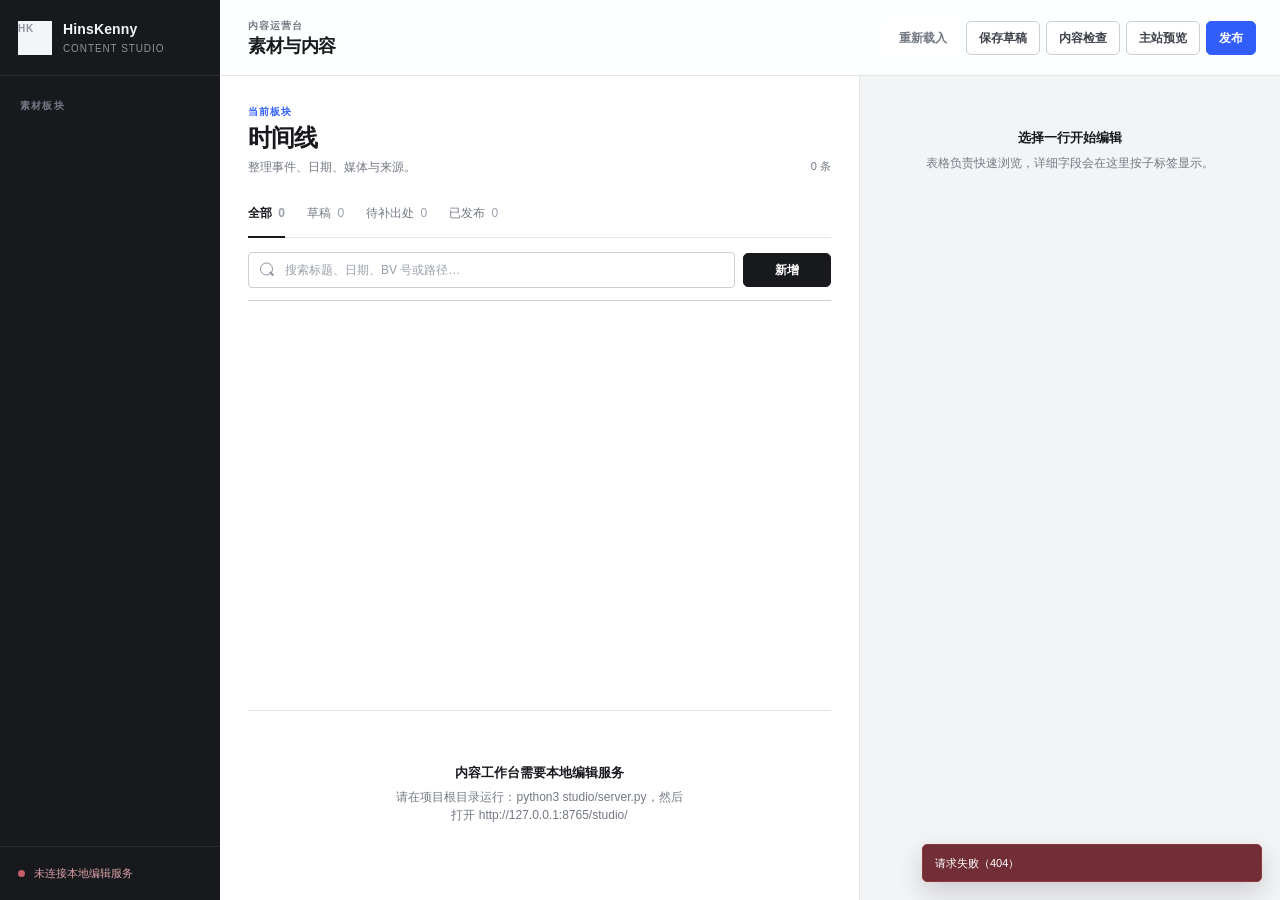
==== studio/index.html @ 7a7b7eb1 "feat: add content studio workspace" ====
<!doctype html>
<html lang="zh-CN">
<head>
  <meta charset="utf-8" />
  <meta name="viewport" content="width=device-width, initial-scale=1" />
  <meta name="robots" content="noindex, nofollow" />
  <title>HinsKenny 内容工作台</title>
  <link rel="stylesheet" href="studio.css" />
</head>
<body>
  <div class="app-shell">
    <aside class="sidebar" aria-label="工作台导航">
      <div class="brand">
        <span class="brand-mark" aria-hidden="true">HK</span>
        <div>
          <strong>HinsKenny</strong>
          <span>Content Studio</span>
        </div>
      </div>

      <div class="nav-label">素材板块</div>
      <nav class="module-tabs" id="module-tabs" aria-label="内容板块"></nav>

      <div class="sidebar-foot">
        <span class="connection-dot" aria-hidden="true"></span>
        <span class="connection" id="connection-status">正在连接…</span>
      </div>
    </aside>

    <div class="main-shell">
      <header class="topbar">
        <div class="page-identity">
          <p class="eyebrow">内容运营台</p>
          <h1>素材与内容</h1>
        </div>
        <div class="top-actions">
          <button class="btn quiet" id="reload-btn" type="button">重新载入</button>
          <button class="btn" id="save-btn" type="button">保存草稿</button>
          <button class="btn" id="validate-btn" type="button">内容检查</button>
          <button class="btn" id="preview-btn" type="button">主站预览</button>
          <button class="btn primary" id="publish-btn" type="button">发布</button>
        </div>
      </header>

      <main class="workspace">
      <section class="list-pane" aria-label="内容列表">
        <div class="section-intro">
          <div>
            <p class="section-kicker">当前板块</p>
            <h2 id="module-title">时间线</h2>
            <p id="module-description">整理事件、日期、媒体与来源。</p>
          </div>
          <span class="record-count" id="visible-count">0 条</span>
        </div>

        <div class="status-tabs" id="status-tabs" aria-label="状态筛选">
          <button class="status-tab active" data-status="all" type="button">全部 <span id="count-all">0</span></button>
          <button class="status-tab" data-status="draft" type="button">草稿 <span id="count-draft">0</span></button>
          <button class="status-tab" data-status="needs-source" type="button">待补出处 <span id="count-needs-source">0</span></button>
          <button class="status-tab" data-status="published" type="button">已发布 <span id="count-published">0</span></button>
        </div>

        <div class="list-toolbar">
          <label class="search-field">
            <span class="sr-only">搜索当前板块</span>
            <input id="search-input" type="search" placeholder="搜索标题、日期、BV 号或路径…" />
          </label>
          <button class="btn add-btn" id="add-btn" type="button">新增</button>
        </div>

        <div class="table-wrap">
          <table class="content-table">
            <thead id="table-head"></thead>
            <tbody id="table-body"></tbody>
          </table>
        </div>

        <div class="empty-state" id="empty-state" hidden>
          <strong>没有符合条件的内容</strong>
          <p>可以清除搜索条件，或者新增一条素材。</p>
        </div>
      </section>

      <aside class="editor-pane" id="editor-pane" aria-label="内容编辑器">
        <div class="editor-placeholder" id="editor-placeholder">
          <strong>选择一行开始编辑</strong>
          <p>表格负责快速浏览，详细字段会在这里按子标签显示。</p>
        </div>

        <div id="editor-content" hidden>
          <div class="editor-head">
            <div>
              <p class="editor-kind" id="editor-kind"></p>
              <h2 id="editor-title">编辑内容</h2>
            </div>
            <div class="editor-head-actions">
              <span class="unsaved" id="unsaved-badge" hidden>未保存</span>
              <button class="icon-btn editor-close" id="close-editor-btn" type="button" aria-label="关闭编辑器">×</button>
            </div>
          </div>

          <nav class="field-tabs" id="field-tabs" aria-label="字段分组"></nav>
          <form id="editor-form" novalidate></form>

          <div class="editor-actions">
            <div class="order-actions">
              <button class="btn small" id="move-up-btn" type="button">上移</button>
              <button class="btn small" id="move-down-btn" type="button">下移</button>
              <button class="btn small" id="duplicate-btn" type="button">复制</button>
            </div>
            <button class="btn danger" id="delete-btn" type="button">删除</button>
          </div>
        </div>
      </aside>
      </main>
    </div>
  </div>

  <dialog class="validation-dialog" id="validation-dialog">
    <div class="dialog-head">
      <div>
        <p class="eyebrow">发布前检查</p>
        <h2>内容校验结果</h2>
      </div>
      <button class="icon-btn" id="close-validation-btn" type="button" aria-label="关闭">×</button>
    </div>
    <div id="validation-summary"></div>
    <div class="validation-list" id="validation-list"></div>
    <div class="dialog-actions">
      <button class="btn" id="close-validation-footer-btn" type="button">关闭</button>
    </div>
  </dialog>

  <dialog class="confirm-dialog" id="confirm-dialog">
    <h2 id="confirm-title">确认操作</h2>
    <p id="confirm-message"></p>
    <div class="dialog-actions">
      <button class="btn" id="confirm-cancel-btn" type="button">取消</button>
      <button class="btn primary" id="confirm-ok-btn" type="button">确认</button>
    </div>
  </dialog>

  <div class="toast-region" id="toast-region" aria-live="polite" aria-atomic="true"></div>

  <input id="asset-upload-input" type="file" accept="image/jpeg,image/png,image/webp,image/gif" hidden />

  <script src="schemas.js"></script>
  <script src="studio.js"></script>
</body>
</html>
---- studio/studio.css ----
:root {
  color-scheme: light;
  --ink: #17191d;
  --ink-soft: #3d424a;
  --muted: #737983;
  --muted-2: #9aa0aa;
  --canvas: #f3f4f6;
  --surface: #ffffff;
  --surface-soft: #f7f8fa;
  --surface-raised: #ffffff;
  --line: #e2e5e9;
  --line-strong: #cbd0d7;
  --nav: #17191d;
  --nav-soft: #23262c;
  --nav-text: #f4f5f7;
  --accent: #315efb;
  --accent-deep: #2448cc;
  --accent-soft: #eef2ff;
  --danger: #b33a47;
  --danger-soft: #fff1f2;
  --success: #267554;
  --success-soft: #edf8f2;
  --warning: #94621a;
  --warning-soft: #fff7e7;
  --sans: Inter, ui-sans-serif, -apple-system, BlinkMacSystemFont, "Segoe UI", "PingFang SC", "Microsoft YaHei", sans-serif;
}

* { box-sizing: border-box; }
html, body { min-height: 100%; }
body { margin: 0; overflow-x: hidden; background: var(--canvas); color: var(--ink); font-family: var(--sans); font-size: 14px; line-height: 1.5; -webkit-font-smoothing: antialiased; }
button, input, textarea, select { font: inherit; }
button { color: inherit; }
[hidden] { display: none !important; }
.sr-only { position: absolute; width: 1px; height: 1px; padding: 0; margin: -1px; overflow: hidden; clip: rect(0, 0, 0, 0); white-space: nowrap; border: 0; }

.app-shell { min-height: 100vh; display: grid; grid-template-columns: 220px minmax(0, 1fr); }
.sidebar { position: sticky; top: 0; height: 100vh; min-height: 600px; display: grid; grid-template-rows: auto auto minmax(0, 1fr) auto; background: var(--nav); color: var(--nav-text); }
.brand { display: flex; align-items: center; gap: 11px; min-height: 76px; padding: 0 18px; border-bottom: 1px solid rgba(255,255,255,.09); }
.brand-mark { display: grid; place-items: center; width: 34px; height: 34px; background: var(--nav-text); color: var(--nav); font-size: 11px; font-weight: 800; letter-spacing: -.02em; }
.brand strong, .brand span { display: block; }
.brand strong { font-size: 14px; letter-spacing: .01em; }
.brand span { margin-top: 1px; color: #8e949e; font-size: 10px; letter-spacing: .09em; text-transform: uppercase; }
.nav-label { padding: 22px 20px 8px; color: #747b86; font-size: 10px; font-weight: 700; letter-spacing: .12em; text-transform: uppercase; }
.module-tabs { min-height: 0; overflow: auto; padding: 0 10px 18px; }
.module-tab { position: relative; width: 100%; display: flex; align-items: center; justify-content: space-between; gap: 12px; appearance: none; border: 0; background: transparent; color: #9ea4ae; min-height: 42px; padding: 0 10px; cursor: pointer; text-align: left; transition: color 120ms ease, background 120ms ease; }
.module-tab::before { content: ""; position: absolute; left: -10px; width: 2px; height: 18px; background: transparent; }
.module-tab:hover { color: #f3f4f6; background: rgba(255,255,255,.045); }
.module-tab.active { color: #fff; background: var(--nav-soft); font-weight: 650; }
.module-tab.active::before { background: #7893ff; }
.module-tab .count { min-width: 24px; color: #7f8691; font-size: 11px; font-variant-numeric: tabular-nums; text-align: right; }
.module-tab.active .count { color: #cbd4ff; }
.sidebar-foot { display: flex; align-items: center; gap: 9px; min-height: 54px; padding: 0 18px; border-top: 1px solid rgba(255,255,255,.09); }
.connection-dot { width: 7px; height: 7px; border-radius: 50%; background: #717782; }
.connection { min-width: 0; color: #8e949e; font-size: 11px; overflow: hidden; text-overflow: ellipsis; white-space: nowrap; }
.connection.ok { color: #9ab9aa; }
.connection.error { color: #d9a0a7; }
.sidebar-foot:has(.connection.ok) .connection-dot { background: #4baa78; box-shadow: 0 0 0 3px rgba(75,170,120,.12); }
.sidebar-foot:has(.connection.error) .connection-dot { background: #c65d68; }

.main-shell { min-width: 0; min-height: 100vh; display: grid; grid-template-columns: minmax(0, 1fr); grid-template-rows: 76px minmax(0, 1fr); }
.topbar { display: flex; align-items: center; justify-content: space-between; gap: 24px; padding: 0 24px 0 28px; background: rgba(255,255,255,.96); border-bottom: 1px solid var(--line); }
.page-identity { min-width: 150px; }
.topbar h1 { margin: 0; font-size: 18px; line-height: 1.25; letter-spacing: -.025em; }
.eyebrow { margin: 0 0 2px; color: var(--muted); font-size: 10px; font-weight: 700; letter-spacing: .1em; text-transform: uppercase; }
.top-actions { display: flex; align-items: center; justify-content: flex-end; gap: 6px; }

.btn { appearance: none; min-height: 34px; border: 1px solid var(--line-strong); background: var(--surface); border-radius: 5px; padding: 0 12px; color: var(--ink-soft); font-size: 12px; font-weight: 620; cursor: pointer; transition: background 120ms ease, border-color 120ms ease, color 120ms ease, transform 80ms ease; }
.btn:hover { background: var(--surface-soft); border-color: #b8bec7; color: var(--ink); }
.btn:active { transform: translateY(1px); }
.btn.quiet { border-color: transparent; color: var(--muted); }
.btn.quiet:hover { border-color: var(--line); }
.btn.primary { background: var(--accent); border-color: var(--accent); color: #fff; }
.btn.primary:hover { background: var(--accent-deep); border-color: var(--accent-deep); color: #fff; }
.btn.danger { color: var(--danger); border-color: #e7bec3; background: var(--danger-soft); }
.btn.small { min-height: 30px; padding: 0 9px; font-size: 11px; }
.btn:disabled { opacity: .42; cursor: not-allowed; transform: none; }
.btn:focus-visible, input:focus-visible, textarea:focus-visible, select:focus-visible, .module-tab:focus-visible, .field-tab:focus-visible, .status-tab:focus-visible, .icon-btn:focus-visible { outline: 2px solid rgba(49,94,251,.55); outline-offset: 2px; }

.workspace { width: 100%; max-width: 100%; min-width: 0; min-height: 0; display: grid; grid-template-columns: minmax(580px, 1fr) minmax(370px, 420px); background: var(--surface); }
.list-pane { min-width: 0; min-height: 0; overflow: hidden; display: flex; flex-direction: column; padding: 28px 28px 24px; background: var(--surface); border-right: 1px solid var(--line); }
.section-intro { display: flex; align-items: flex-end; justify-content: space-between; gap: 24px; margin-bottom: 24px; }
.section-intro h2 { margin: 0; font-size: 24px; line-height: 1.25; letter-spacing: -.035em; }
.section-intro p { margin: 5px 0 0; color: var(--muted); font-size: 12px; }
.section-intro .section-kicker { margin: 0 0 4px; color: var(--accent); font-size: 10px; font-weight: 750; letter-spacing: .11em; text-transform: uppercase; }
.record-count { flex: 0 0 auto; padding-bottom: 2px; color: var(--muted); font-size: 11px; font-variant-numeric: tabular-nums; }
.status-tabs { display: flex; gap: 22px; min-height: 38px; border-bottom: 1px solid var(--line); margin-bottom: 14px; }
.status-tab { position: relative; appearance: none; border: 0; background: transparent; padding: 0 0 12px; color: var(--muted); font-size: 12px; cursor: pointer; }
.status-tab::after { content: ""; position: absolute; right: 0; bottom: -1px; left: 0; height: 2px; background: transparent; }
.status-tab:hover { color: var(--ink-soft); }
.status-tab.active { color: var(--ink); font-weight: 700; }
.status-tab.active::after { background: var(--ink); }
.status-tab span { margin-left: 3px; color: var(--muted-2); font-variant-numeric: tabular-nums; }
.list-toolbar { display: flex; gap: 8px; align-items: center; margin-bottom: 12px; }
.search-field { position: relative; flex: 1; }
.search-field::before { content: ""; position: absolute; left: 12px; top: 50%; width: 11px; height: 11px; border: 1.5px solid #8e949e; border-radius: 50%; transform: translateY(-58%); pointer-events: none; }
.search-field::after { content: ""; position: absolute; left: 22px; top: 54%; width: 5px; height: 1.5px; background: #8e949e; transform: rotate(45deg); transform-origin: left center; pointer-events: none; }
.search-field input, .field input, .field textarea, .field select { width: 100%; border: 1px solid var(--line-strong); background: var(--surface); border-radius: 4px; color: var(--ink); }
.search-field input { height: 36px; padding: 0 12px 0 36px; font-size: 12px; }
.search-field input::placeholder, .field input::placeholder, .field textarea::placeholder { color: var(--muted-2); }
.add-btn { min-width: 88px; background: var(--ink); border-color: var(--ink); color: #fff; }
.add-btn:hover { background: #30343a; border-color: #30343a; color: #fff; }

.table-wrap { width: 100%; max-width: 100%; min-height: 0; flex: 1; overflow: auto; border-top: 1px solid var(--line-strong); border-bottom: 1px solid var(--line); }
.content-table { width: 100%; border-collapse: collapse; font-size: 12px; }
.content-table th { position: sticky; top: 0; z-index: 1; height: 36px; text-align: left; background: var(--surface-soft); color: var(--muted); font-size: 10px; font-weight: 700; letter-spacing: .035em; white-space: nowrap; }
.content-table th, .content-table td { padding: 9px 10px; border-bottom: 1px solid var(--line); vertical-align: middle; }
.content-table td { height: 52px; white-space: nowrap; word-break: keep-all; }
.content-table tr:last-child td { border-bottom: 0; }
.content-table tbody tr { cursor: pointer; transition: background 100ms ease; }
.content-table tbody tr:hover { background: #f7f8fb; }
.content-table tbody tr.selected { background: var(--accent-soft); box-shadow: inset 3px 0 0 var(--accent); }
.content-table tbody tr:focus-visible { outline: 2px solid var(--accent); outline-offset: -2px; }
.content-table .primary-cell { min-width: 12rem; color: var(--ink); font-weight: 650; white-space: normal; }
.content-table .wrap-cell { min-width: 16rem; white-space: normal; }
.content-table .muted-cell { color: var(--muted-2); }
.content-table .thumb { display: block; width: 48px; height: 34px; object-fit: cover; border-radius: 2px; background: var(--surface-soft); }
.status-pill { display: inline-flex; align-items: center; gap: 5px; font-size: 10px; font-weight: 650; white-space: nowrap; }
.status-pill::before { content: ""; width: 6px; height: 6px; border-radius: 50%; background: currentColor; opacity: .85; }
.status-pill.published { color: var(--success); }
.status-pill.draft { color: var(--warning); }
.status-pill.archived { color: var(--muted); }
.empty-state, .editor-placeholder { margin: auto; padding: 52px 20px; text-align: center; color: var(--muted); }
.empty-state strong, .editor-placeholder strong { display: block; color: var(--ink); font-size: 13px; }
.empty-state p, .editor-placeholder p { max-width: 290px; margin: 6px auto 0; font-size: 12px; }

.editor-pane { min-width: 0; min-height: 0; overflow-x: hidden; overflow-y: auto; padding: 0 22px 24px; background: var(--canvas); }
.editor-head { position: sticky; top: 0; z-index: 3; display: flex; align-items: flex-start; justify-content: space-between; gap: 16px; margin: 0 -22px; padding: 24px 22px 17px; background: rgba(243,244,246,.96); border-bottom: 1px solid var(--line); }
.editor-head h2 { margin: 2px 0 0; font-size: 18px; line-height: 1.35; letter-spacing: -.025em; overflow-wrap: anywhere; }
.editor-kind { margin: 0; color: var(--muted); font-size: 10px; font-weight: 650; letter-spacing: .04em; }
.editor-head-actions { display: flex; align-items: center; gap: 8px; }
.unsaved { flex: 0 0 auto; color: var(--warning); background: var(--warning-soft); border: 1px solid #f0dcb8; border-radius: 3px; padding: 3px 6px; font-size: 9px; font-weight: 700; }
.editor-close { display: none; }
.field-tabs { display: flex; gap: 18px; overflow-x: auto; margin: 0 -22px 22px; padding: 0 22px; border-bottom: 1px solid var(--line); background: var(--surface); }
.field-tab { position: relative; flex: 0 0 auto; appearance: none; border: 0; background: transparent; padding: 13px 0 12px; color: var(--muted); font-size: 11px; cursor: pointer; }
.field-tab::after { content: ""; position: absolute; right: 0; bottom: -1px; left: 0; height: 2px; background: transparent; }
.field-tab:hover { color: var(--ink-soft); }
.field-tab.active { color: var(--ink); font-weight: 700; }
.field-tab.active::after { background: var(--accent); }
#editor-form { display: grid; gap: 18px; }
.field-group { display: grid; gap: 16px; }
.field { display: grid; gap: 6px; }
.field > label { color: var(--ink-soft); font-size: 11px; font-weight: 650; }
.field .required { color: var(--danger); }
.field input, .field select { height: 38px; padding: 0 10px; font-size: 12px; }
.field textarea { min-height: 150px; padding: 10px; resize: vertical; font-size: 12px; line-height: 1.65; }
.field textarea.compact { min-height: 92px; }
.field input:hover, .field select:hover, .field textarea:hover, .search-field input:hover { border-color: #afb5be; }
.field input:focus, .field select:focus, .field textarea:focus, .search-field input:focus { border-color: var(--accent); outline: 2px solid rgba(49,94,251,.12); outline-offset: 0; }
.field-help { margin: 0; color: var(--muted); font-size: 10px; line-height: 1.55; }
.field-error { margin: 0; color: var(--danger); font-size: 10px; }
.asset-field { display: grid; grid-template-columns: minmax(0, 1fr) auto; gap: 6px; }
.asset-preview { display: block; width: 100%; max-height: 210px; margin-top: 2px; border: 1px solid var(--line); border-radius: 3px; object-fit: contain; background: #e9ebef; }
.editor-actions { display: flex; align-items: center; justify-content: space-between; gap: 12px; margin-top: 26px; padding-top: 18px; border-top: 1px solid var(--line-strong); }
.order-actions { display: flex; gap: 5px; flex-wrap: wrap; }

.validation-dialog, .confirm-dialog { width: min(720px, calc(100vw - 32px)); max-height: 84vh; border: 1px solid var(--line-strong); border-radius: 7px; background: var(--surface-raised); color: var(--ink); padding: 22px; box-shadow: 0 18px 50px rgba(13,18,28,.18); }
.confirm-dialog { width: min(440px, calc(100vw - 32px)); }
dialog::backdrop { background: rgba(21,24,29,.58); }
.dialog-head { display: flex; justify-content: space-between; align-items: flex-start; gap: 16px; }
.dialog-head h2, .confirm-dialog h2 { margin: 0; font-size: 18px; letter-spacing: -.02em; }
.confirm-dialog > p { color: var(--muted); font-size: 12px; }
.icon-btn { appearance: none; width: 30px; height: 30px; border: 0; background: transparent; color: var(--muted); font-size: 22px; line-height: 1; cursor: pointer; }
.icon-btn:hover { background: var(--surface-soft); color: var(--ink); }
.validation-summary { display: flex; gap: 6px; flex-wrap: wrap; margin: 18px 0; }
.summary-chip { border-radius: 3px; padding: 4px 7px; background: var(--surface-soft); color: var(--muted); font-size: 10px; font-weight: 700; }
.summary-chip.error { color: var(--danger); background: var(--danger-soft); }
.summary-chip.warning { color: var(--warning); background: var(--warning-soft); }
.summary-chip.ok { color: var(--success); background: var(--success-soft); }
.validation-list { overflow: auto; max-height: 50vh; border-top: 1px solid var(--line); }
.validation-item { padding: 12px 0; border-bottom: 1px solid var(--line); }
.validation-item strong { display: block; font-size: 12px; }
.validation-item p { margin: 3px 0 0; color: var(--muted); font-size: 11px; }
.dialog-actions { display: flex; justify-content: flex-end; gap: 6px; margin-top: 18px; }
.toast-region { position: fixed; right: 18px; bottom: 18px; z-index: 100; display: grid; gap: 7px; width: min(340px, calc(100vw - 36px)); }
.toast { border: 1px solid #31353c; border-radius: 5px; background: #202329; color: #fff; padding: 10px 12px; font-size: 11px; box-shadow: 0 10px 26px rgba(18,22,30,.18); }
.toast.error { border-color: #8f3741; background: #722e36; }
.toast.success { border-color: #256145; background: #22513d; }

@media (max-width: 1120px) {
  .app-shell { grid-template-columns: 190px minmax(0, 1fr); }
  .workspace { grid-template-columns: minmax(520px, 1fr) minmax(340px, 380px); }
  .topbar { padding-right: 18px; padding-left: 22px; }
  .list-pane { padding-right: 22px; padding-left: 22px; }
}

@media (max-width: 920px) {
  .app-shell { grid-template-columns: 74px minmax(0, 1fr); }
  .brand { justify-content: center; padding: 0; }
  .brand > div, .nav-label, .module-tab .count, .sidebar-foot .connection { display: none; }
  .module-tabs { padding-right: 8px; padding-left: 8px; }
  .module-tab { justify-content: center; padding: 0 4px; font-size: 11px; }
  .module-tab::before { left: -8px; }
  .sidebar-foot { justify-content: center; padding: 0; }
  .workspace { display: block; position: relative; }
  .list-pane { min-height: calc(100vh - 76px); border-right: 0; }
  .editor-pane { position: fixed; z-index: 20; top: 0; right: 0; bottom: 0; width: min(440px, calc(100vw - 74px)); border-left: 1px solid var(--line-strong); box-shadow: -18px 0 48px rgba(16,22,32,.14); }
  .editor-pane:has(#editor-content:not([hidden])) { display: block; }
  .editor-pane:has(#editor-content[hidden]) { display: none; }
  .editor-close { display: inline-grid; place-items: center; }
}

@media (max-width: 680px) {
  .app-shell { display: block; }
  .sidebar { position: static; width: 100%; height: auto; min-height: 0; display: block; }
  .brand { min-height: 58px; justify-content: flex-start; padding: 0 16px; }
  .brand > div { display: block; }
  .nav-label, .sidebar-foot { display: none; }
  .module-tabs { display: flex; overflow-x: auto; padding: 0 10px; border-top: 1px solid rgba(255,255,255,.07); }
  .module-tab { flex: 0 0 auto; width: auto; min-height: 42px; padding: 0 10px; }
  .module-tab::before { top: auto; right: 10px; bottom: 0; left: 10px; width: auto; height: 2px; }
  .main-shell { min-height: 0; grid-template-rows: auto minmax(0, 1fr); }
  .topbar { min-height: 106px; align-items: flex-start; flex-direction: column; gap: 12px; padding: 14px 16px; }
  .top-actions { width: 100%; display: grid; grid-template-columns: repeat(3, minmax(0, 1fr)); gap: 6px; overflow: visible; padding-bottom: 2px; }
  .top-actions .btn { width: 100%; min-width: 0; padding-right: 8px; padding-left: 8px; }
  .top-actions #preview-btn { grid-column: span 2; }
  .workspace { min-height: calc(100vh - 206px); }
  .list-pane { min-height: 0; padding: 22px 16px 18px; }
  .section-intro { align-items: flex-start; margin-bottom: 20px; }
  .section-intro h2 { font-size: 22px; }
  .status-tabs { gap: 18px; overflow-x: auto; }
  .record-count { padding-top: 8px; }
  .editor-pane { width: 100vw; }
  .editor-actions { align-items: flex-start; flex-direction: column; }
  .table-wrap { max-height: 58vh; }
  .content-table th, .content-table td { padding-right: 8px; padding-left: 8px; }
}

@media (prefers-reduced-motion: reduce) {
  *, *::before, *::after { scroll-behavior: auto !important; transition-duration: .01ms !important; animation-duration: .01ms !important; }
}
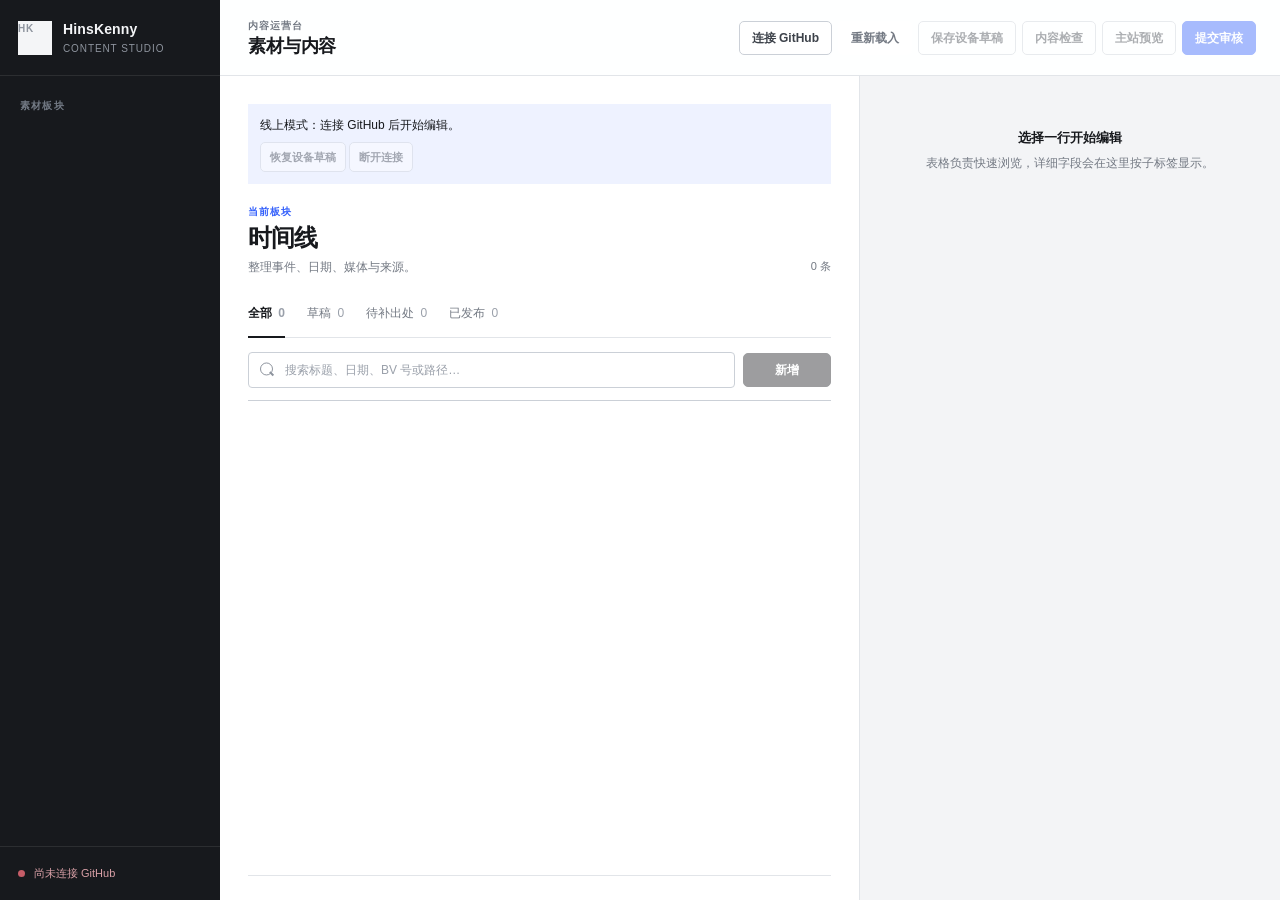
==== commit 9803982f: "工作台GitHub链接功能" ====
--- a/studio/index.html
+++ b/studio/index.html
@@ -34,6 +34,7 @@
           <h1>素材与内容</h1>
         </div>
         <div class="top-actions">
+          <button class="btn" id="github-connect-btn" type="button">连接 GitHub</button>
           <button class="btn quiet" id="reload-btn" type="button">重新载入</button>
           <button class="btn" id="save-btn" type="button">保存草稿</button>
           <button class="btn" id="validate-btn" type="button">内容检查</button>
@@ -44,6 +45,12 @@
 
       <main class="workspace">
       <section class="list-pane" aria-label="内容列表">
+        <div class="sync-panel" id="sync-panel" hidden>
+          <p id="sync-status" role="status">线上模式：连接 GitHub 后开始编辑。</p>
+          <div><button class="btn small" id="restore-draft-btn" type="button">恢复设备草稿</button>
+          <button class="btn small" id="disconnect-btn" type="button">断开连接</button>
+          <a id="pr-link" target="_blank" rel="noopener noreferrer" hidden>前往 GitHub 审核</a></div>
+        </div>
         <div class="section-intro">
           <div>
             <p class="section-kicker">当前板块</p>
@@ -142,9 +149,25 @@
 
   <div class="toast-region" id="toast-region" aria-live="polite" aria-atomic="true"></div>
 
+  <dialog class="confirm-dialog" id="github-dialog">
+    <form id="github-form">
+      <h2>连接 GitHub</h2>
+      <p>仓库：15611257356/hinskenny<br>审核目标：hinskenny-site</p>
+      <p>使用仅授权本仓库的细粒度 Token，开启 Contents 和 Pull requests 读写权限。Token 仅保留在本页面内存，刷新后需重新输入。</p>
+      <label class="field">访问令牌<input id="github-token" type="password" autocomplete="off" spellcheck="false" required></label>
+      <p id="github-error" role="alert"></p>
+      <div class="dialog-actions"><button class="btn" id="github-cancel" type="button">取消</button><button class="btn primary" id="github-submit" type="submit">连接并读取内容</button></div>
+    </form>
+  </dialog>
+  <dialog id="preview-dialog" class="preview-dialog">
+    <div class="dialog-head"><strong>可发布内容预览 · 尚未上线</strong><button class="btn" id="preview-close" type="button">关闭预览</button></div>
+    <iframe id="preview-frame" title="主站内容预览" sandbox="allow-scripts allow-popups" referrerpolicy="no-referrer"></iframe>
+  </dialog>
+
   <input id="asset-upload-input" type="file" accept="image/jpeg,image/png,image/webp,image/gif" hidden />
 
   <script src="schemas.js"></script>
+  <script src="github.js"></script>
   <script src="studio.js"></script>
 </body>
 </html>
--- a/studio/studio.css
+++ b/studio/studio.css
@@ -26,6 +26,14 @@
 }
 
 * { box-sizing: border-box; }
+.sync-panel { margin-bottom: 20px; padding: 12px; background: var(--accent-soft); font-size: 12px; overflow-wrap: anywhere; }
+.sync-panel p { margin: 0 0 8px; }
+.sync-panel a { margin-left: 8px; color: var(--accent-deep); }
+#github-form > p { color: var(--muted); font-size: 12px; }
+#github-form #github-error { color: var(--danger); }
+.preview-dialog { width: 96vw; height: 92vh; padding: 12px; border: 1px solid var(--line); }
+.preview-dialog iframe { width: 100%; height: calc(100% - 44px); border: 0; margin-top: 8px; background: white; }
+.top-actions { flex-wrap: wrap; }
 html, body { min-height: 100%; }
 body { margin: 0; overflow-x: hidden; background: var(--canvas); color: var(--ink); font-family: var(--sans); font-size: 14px; line-height: 1.5; -webkit-font-smoothing: antialiased; }
 button, input, textarea, select { font: inherit; }
@@ -212,7 +220,7 @@
   .topbar { min-height: 106px; align-items: flex-start; flex-direction: column; gap: 12px; padding: 14px 16px; }
   .top-actions { width: 100%; display: grid; grid-template-columns: repeat(3, minmax(0, 1fr)); gap: 6px; overflow: visible; padding-bottom: 2px; }
   .top-actions .btn { width: 100%; min-width: 0; padding-right: 8px; padding-left: 8px; }
-  .top-actions #preview-btn { grid-column: span 2; }
+  .top-actions #preview-btn { grid-column: auto; }
   .workspace { min-height: calc(100vh - 206px); }
   .list-pane { min-height: 0; padding: 22px 16px 18px; }
   .section-intro { align-items: flex-start; margin-bottom: 20px; }
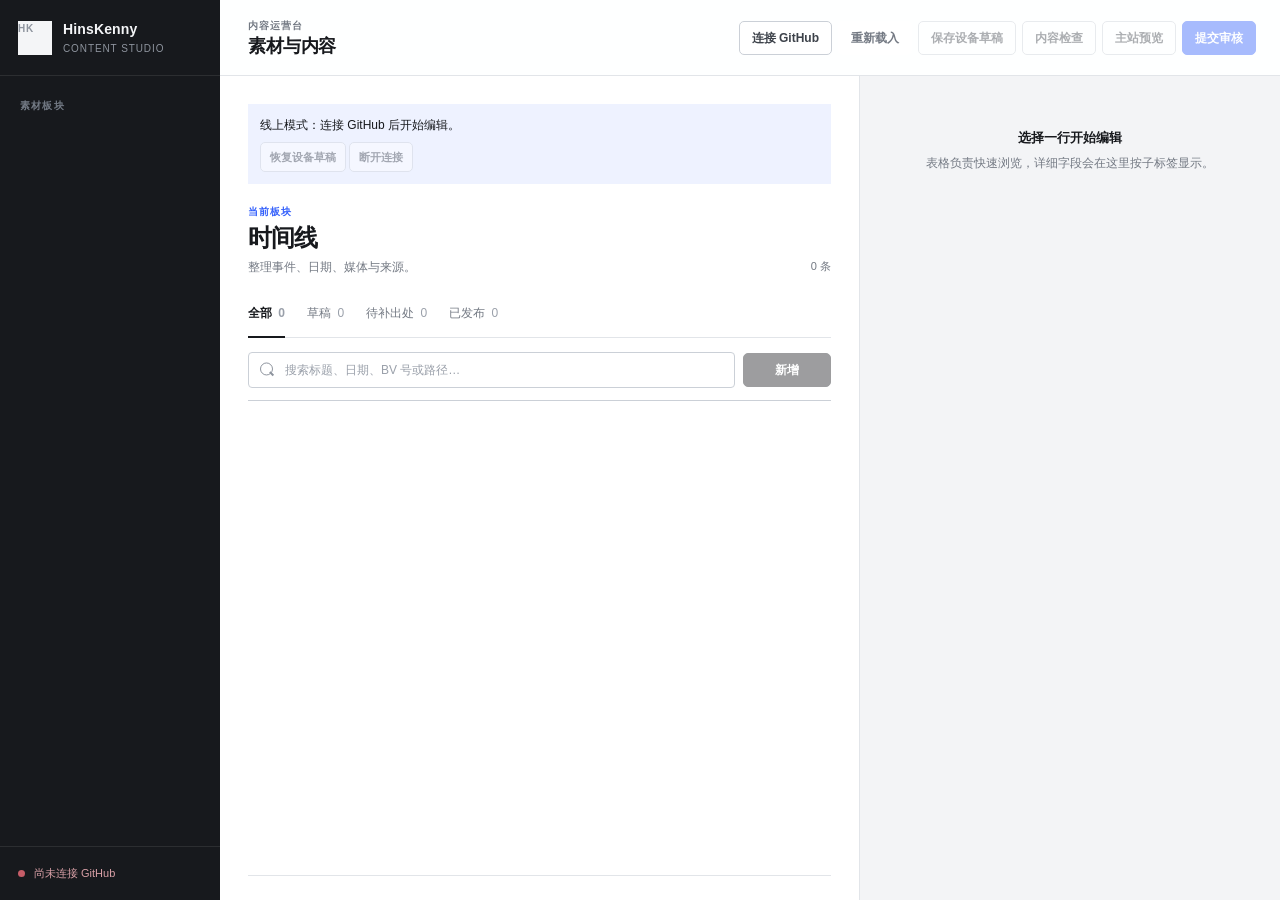
==== commit 98401352: "修改UI、图床链接新增素材路径" ====
--- a/studio/index.html
+++ b/studio/index.html
@@ -164,6 +164,40 @@
     <iframe id="preview-frame" title="主站内容预览" sandbox="allow-scripts allow-popups" referrerpolicy="no-referrer"></iframe>
   </dialog>
 
+  <dialog id="asset-picker-dialog" class="asset-dialog">
+    <div class="dialog-head">
+      <div><p class="eyebrow">图片素材</p><h2>从素材库选择</h2></div>
+      <button class="icon-btn" id="asset-picker-close" type="button" aria-label="关闭">×</button>
+    </div>
+    <div class="asset-picker-toolbar">
+      <input id="asset-picker-search" type="search" placeholder="搜索名称、地址或服务商…" />
+      <button class="btn" id="asset-picker-new" type="button">登记图床链接</button>
+    </div>
+    <div class="asset-picker-grid" id="asset-picker-grid"></div>
+    <p class="asset-picker-empty" id="asset-picker-empty" hidden>没有符合条件的素材。</p>
+    <div class="dialog-actions"><button class="btn" id="asset-picker-cancel" type="button">取消</button></div>
+  </dialog>
+
+  <dialog id="asset-link-dialog" class="asset-dialog asset-link-dialog">
+    <form id="asset-link-form">
+      <div class="dialog-head">
+        <div><p class="eyebrow">手动上传后登记</p><h2>新增图床素材</h2></div>
+        <button class="icon-btn" id="asset-link-close" type="button" aria-label="关闭">×</button>
+      </div>
+      <p class="dialog-note">请粘贴无需登录即可打开的 HTTPS 图片直链。工作台只保存链接，不会向图床上传文件。</p>
+      <div class="field-group">
+        <label class="field">素材名称 *<input id="asset-link-name" required maxlength="120" /></label>
+        <label class="field">公开图片链接 *<input id="asset-link-url" type="url" inputmode="url" required placeholder="https://…" /></label>
+        <label class="field">图床服务商 *<input id="asset-link-provider" required value="123pan" /></label>
+        <label class="field">默认替代文本<input id="asset-link-alt" maxlength="300" /></label>
+        <label class="field">备注<textarea id="asset-link-note" class="compact"></textarea></label>
+      </div>
+      <img id="asset-link-preview" class="asset-preview" alt="图床图片预览" hidden />
+      <p id="asset-link-error" class="field-error" role="alert"></p>
+      <div class="dialog-actions"><button class="btn" id="asset-link-cancel" type="button">取消</button><button class="btn primary" type="submit">登记并使用</button></div>
+    </form>
+  </dialog>
+
   <input id="asset-upload-input" type="file" accept="image/jpeg,image/png,image/webp,image/gif" hidden />
 
   <script src="schemas.js"></script>
--- a/studio/studio.css
+++ b/studio/studio.css
@@ -156,13 +156,27 @@
 .field input:focus, .field select:focus, .field textarea:focus, .search-field input:focus { border-color: var(--accent); outline: 2px solid rgba(49,94,251,.12); outline-offset: 0; }
 .field-help { margin: 0; color: var(--muted); font-size: 10px; line-height: 1.55; }
 .field-error { margin: 0; color: var(--danger); font-size: 10px; }
-.asset-field { display: grid; grid-template-columns: minmax(0, 1fr) auto; gap: 6px; }
+.asset-field { display: grid; grid-template-columns: minmax(0, 1fr) auto auto; gap: 6px; }
 .asset-preview { display: block; width: 100%; max-height: 210px; margin-top: 2px; border: 1px solid var(--line); border-radius: 3px; object-fit: contain; background: #e9ebef; }
+.asset-preview.is-error { min-height: 110px; border-color: #e2aab1; background: var(--danger-soft); }
 .editor-actions { display: flex; align-items: center; justify-content: space-between; gap: 12px; margin-top: 26px; padding-top: 18px; border-top: 1px solid var(--line-strong); }
 .order-actions { display: flex; gap: 5px; flex-wrap: wrap; }
 
 .validation-dialog, .confirm-dialog { width: min(720px, calc(100vw - 32px)); max-height: 84vh; border: 1px solid var(--line-strong); border-radius: 7px; background: var(--surface-raised); color: var(--ink); padding: 22px; box-shadow: 0 18px 50px rgba(13,18,28,.18); }
 .confirm-dialog { width: min(440px, calc(100vw - 32px)); }
+.asset-dialog { width: min(820px, calc(100vw - 32px)); max-height: 88vh; border: 1px solid var(--line-strong); border-radius: 7px; background: var(--surface-raised); color: var(--ink); padding: 22px; box-shadow: 0 18px 50px rgba(13,18,28,.18); }
+.asset-link-dialog { width: min(560px, calc(100vw - 32px)); }
+.dialog-note { margin: 10px 0 18px; color: var(--muted); font-size: 11px; }
+.asset-picker-toolbar { display: flex; gap: 8px; margin: 18px 0 14px; }
+.asset-picker-toolbar input { flex: 1; min-width: 0; height: 36px; border: 1px solid var(--line-strong); border-radius: 4px; padding: 0 10px; }
+.asset-picker-grid { display: grid; grid-template-columns: repeat(auto-fill, minmax(150px, 1fr)); gap: 10px; max-height: 56vh; overflow: auto; }
+.asset-picker-card { appearance: none; display: grid; grid-template-rows: 108px auto; gap: 8px; min-width: 0; border: 1px solid var(--line); border-radius: 5px; background: var(--surface); padding: 8px; text-align: left; cursor: pointer; }
+.asset-picker-card:hover { border-color: var(--accent); background: var(--accent-soft); }
+.asset-picker-card img { width: 100%; height: 108px; object-fit: contain; background: var(--surface-soft); }
+.asset-picker-card strong, .asset-picker-card span { display: block; overflow: hidden; text-overflow: ellipsis; white-space: nowrap; }
+.asset-picker-card strong { font-size: 11px; }
+.asset-picker-card span { margin-top: 2px; color: var(--muted); font-size: 9px; }
+.asset-picker-empty { padding: 40px 0; color: var(--muted); text-align: center; }
 dialog::backdrop { background: rgba(21,24,29,.58); }
 .dialog-head { display: flex; justify-content: space-between; align-items: flex-start; gap: 16px; }
 .dialog-head h2, .confirm-dialog h2 { margin: 0; font-size: 18px; letter-spacing: -.02em; }
@@ -231,6 +245,9 @@
   .editor-actions { align-items: flex-start; flex-direction: column; }
   .table-wrap { max-height: 58vh; }
   .content-table th, .content-table td { padding-right: 8px; padding-left: 8px; }
+  .asset-field { grid-template-columns: 1fr 1fr; }
+  .asset-field > input { grid-column: 1 / -1; }
+  .asset-picker-toolbar { align-items: stretch; flex-direction: column; }
 }
 
 @media (prefers-reduced-motion: reduce) {
